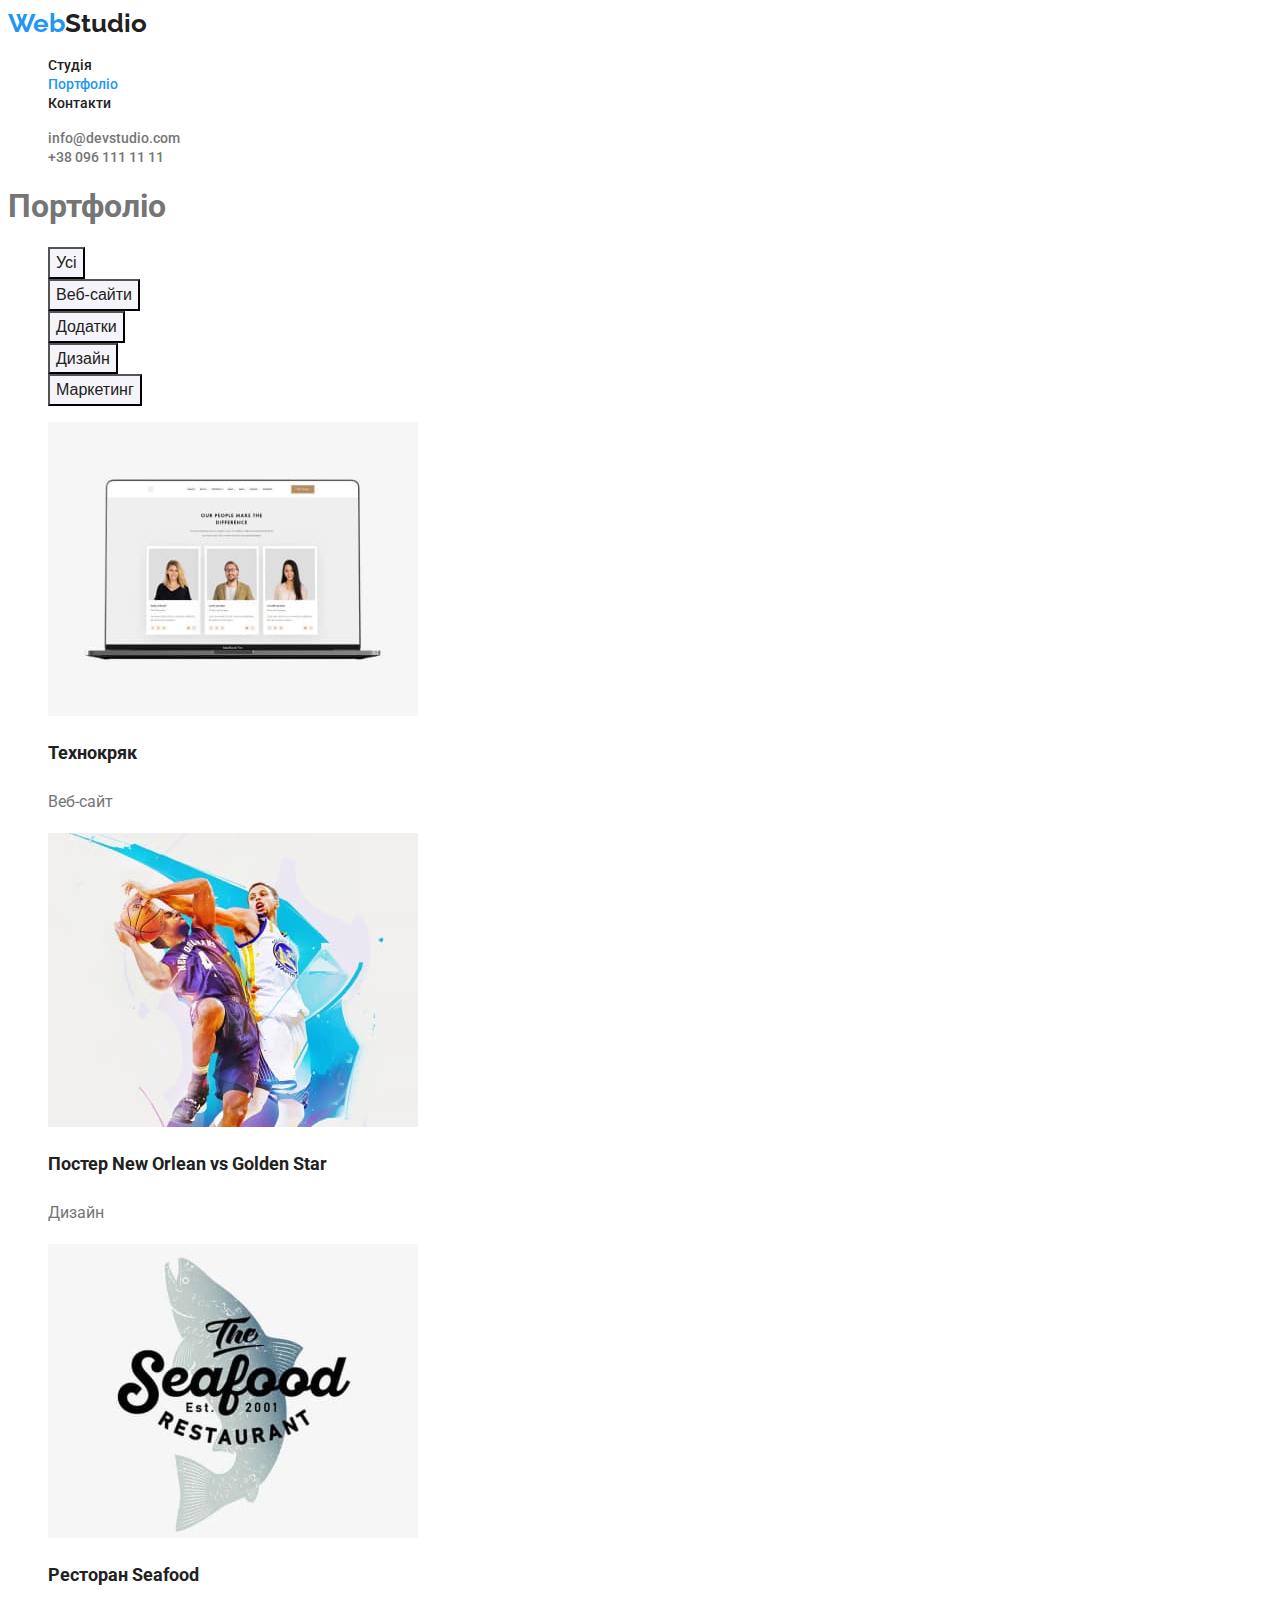
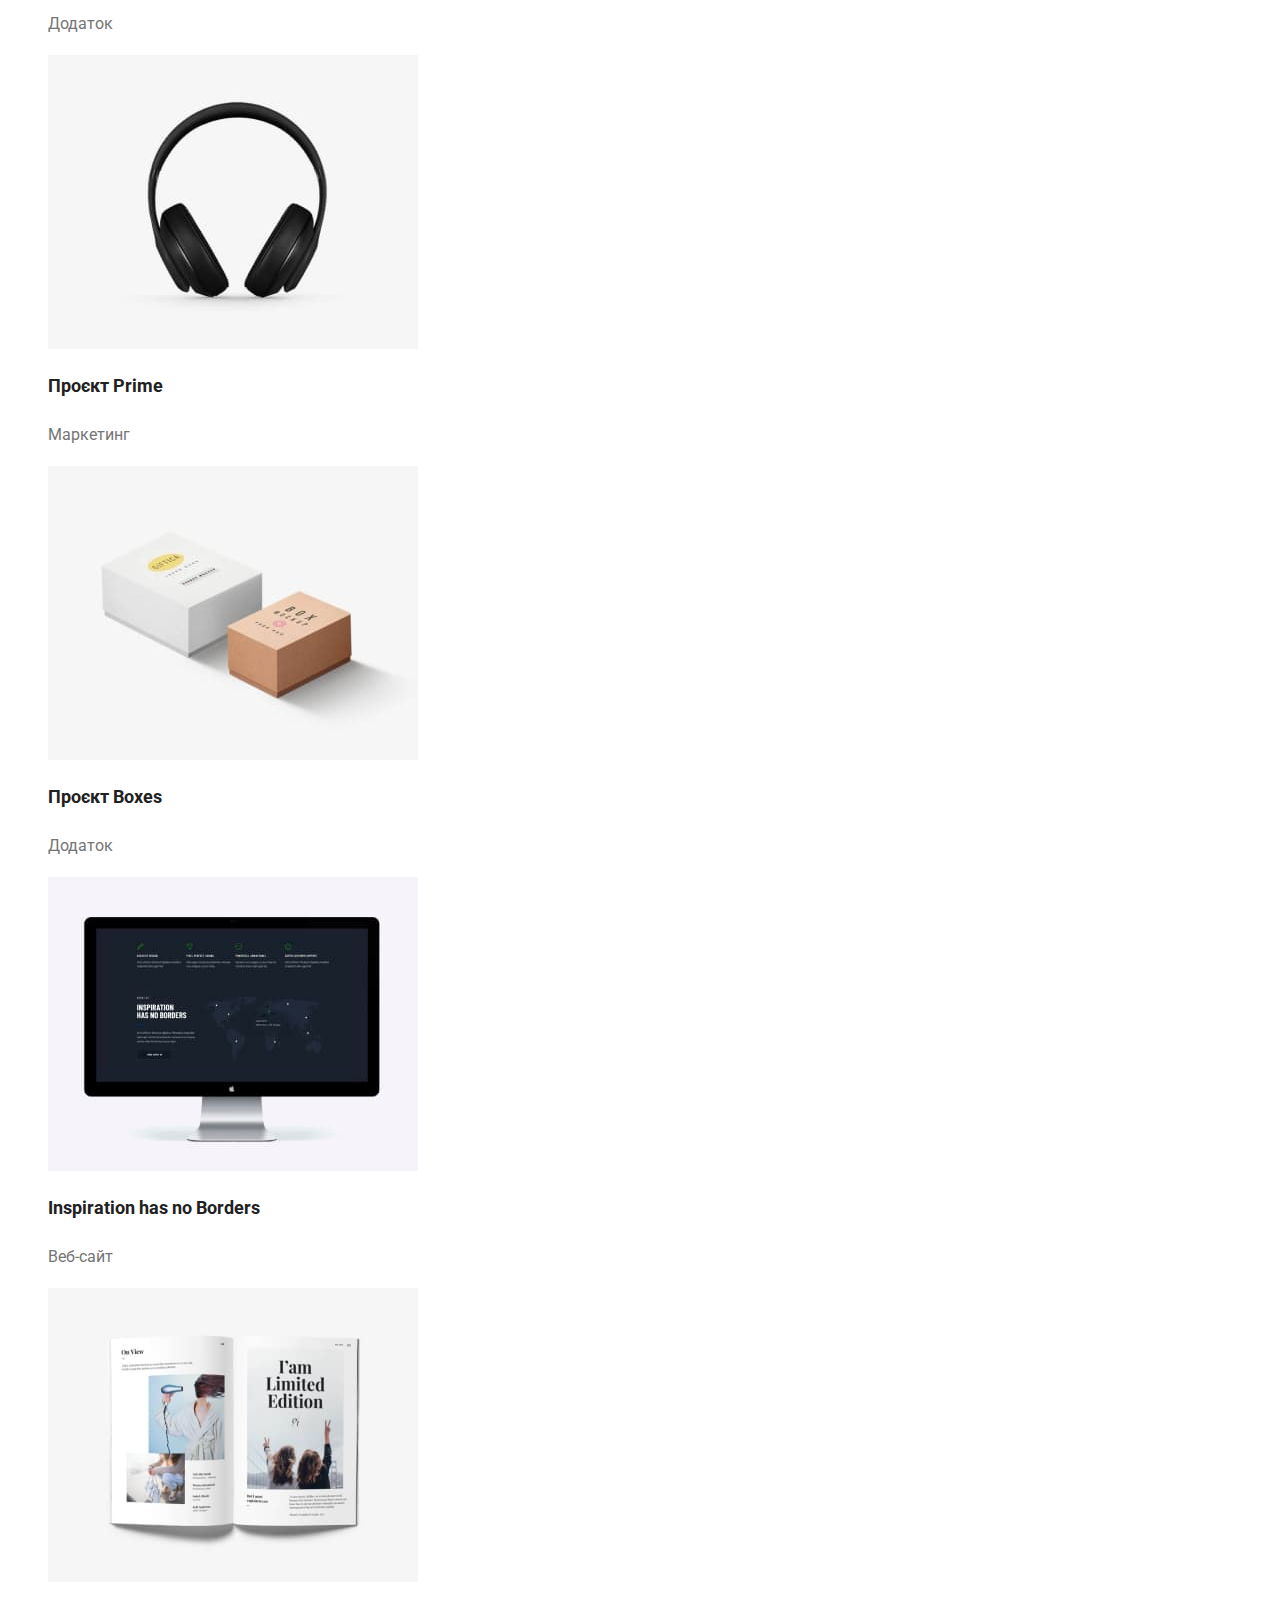
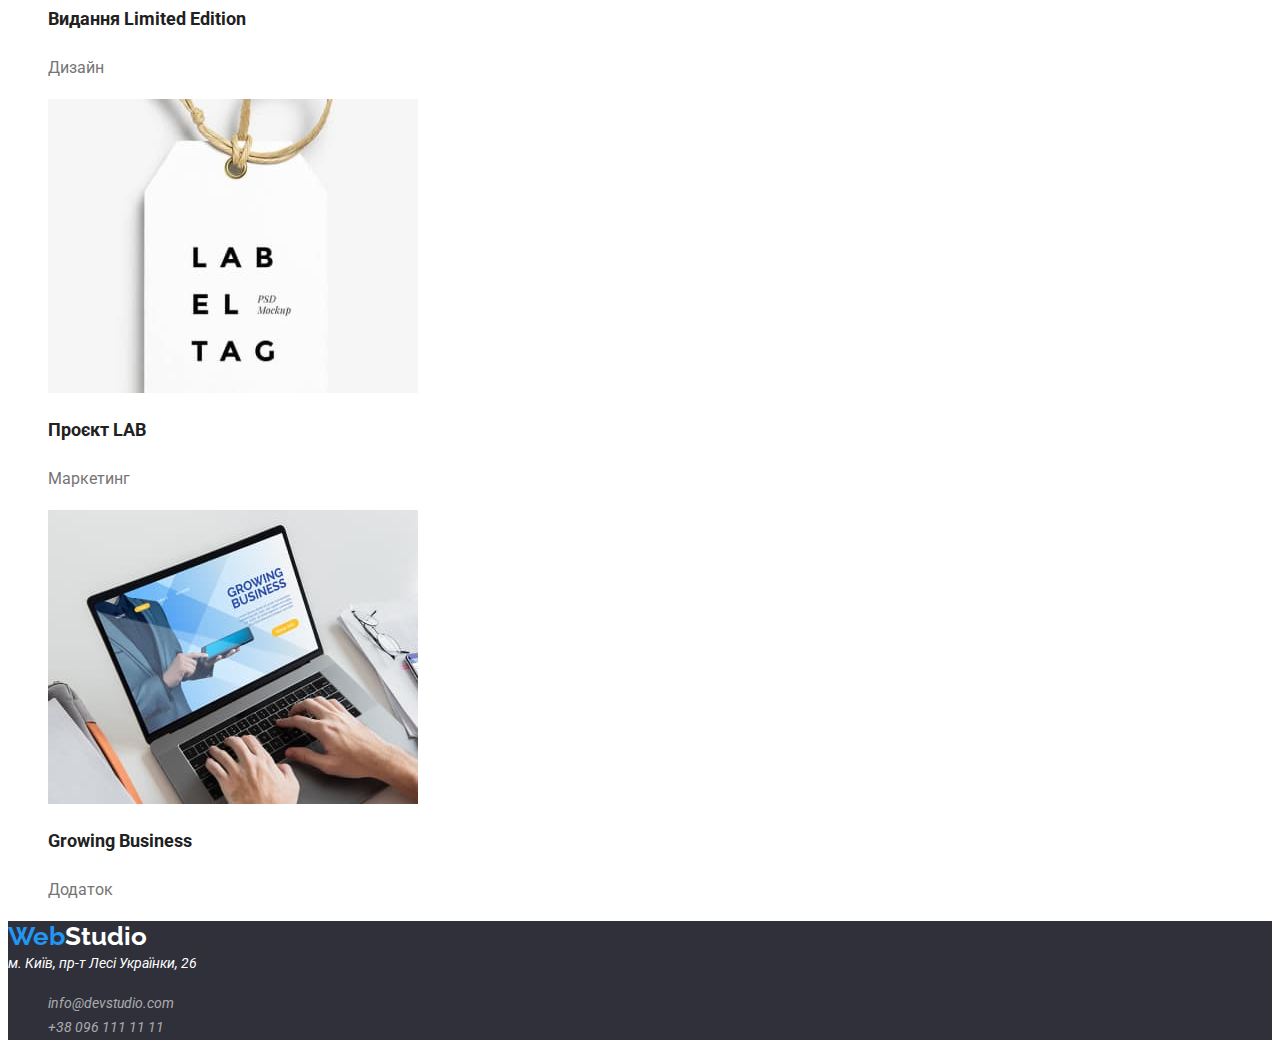
==== portfolio.html @ ceaa6d1b "Add files via upload" ====
<!DOCTYPE html>
<html lang="en">
  <head>
    <meta charset="UTF-8" />
    <meta http-equiv="X-UA-Compatible" content="IE=edge" />
    <meta name="viewport" content="width=device-width, initial-scale=1.0" />
    <link rel="preconnect" href="https://fonts.googleapis.com" />
    <link rel="preconnect" href="https://fonts.gstatic.com" crossorigin />
    <link
      href="https://fonts.googleapis.com/css2?family=Raleway:wght@700&family=Roboto:wght@400;500;700;900&display=swap"
      rel="stylesheet"
    />
    <link rel="stylesheet" href="./css/style.css" />
    <title>Портфоліо</title>
  </head>
  <body>
    <!-- Шапка -->
    <header>
      <a href="./index.html" class="logo"><span class="acent-logo">Web</span>Studio</a>
      <nav class="nav">
        <ul class="nav-list">
          <li><a href="./index.html" class="nav-item">Студія</a></li>
          <li><a href="./portfolio.html" class="nav-item current">Портфоліо</a></li>
          <li><a href="" class="nav-item">Контакти</a></li>
        </ul>
        <ul class="contact-header">
          <li>
            <a href="mailto:info@devstudio.com" class="contact-item">info@devstudio.com</a>
          </li>
          <li><a href="tel:+380961111111" class="contact-item">+38 096 111 11 11</a></li>
        </ul>
      </nav>
    </header>
    <main>
      <section class="portfolio">
        <h1>Портфоліо</h1>
        <ul class="filters-list">
          <li><button type="button" class="filters-button">Усі</button></li>
          <li><button type="button" class="filters-button">Веб-сайти</button></li>
          <li><button type="button" class="filters-button">Додатки</button></li>
          <li><button type="button" class="filters-button">Дизайн</button></li>
          <li><button type="button" class="filters-button">Маркетинг</button></li>
        </ul>
        <ul class="project-list">
          <li>
            <img src="./img/img(19).jpg" alt="" width="370" />
            <h2 class="project-title">Технокряк</h2>
            <p class="project-item">Веб-сайт</p>
          </li>
          <li>
            <img src="./img/img(20).jpg" alt="" width="370" />
            <h2 class="project-title">Постер New Orlean vs Golden Star</h2>
            <p class="project-item">Дизайн</p>
          </li>
          <li>
            <img src="./img/img(21).jpg" alt="" width="370" />
            <h2 class="project-title">Ресторан Seafood</h2>
            <p class="project-item">Додаток</p>
          </li>
          <li>
            <img src="./img/img(22).jpg" alt="" width="370" />
            <h2 class="project-title">Проєкт Prime</h2>
            <p class="project-item">Маркетинг</p>
          </li>
          <li>
            <img src="./img/img(23).jpg" alt="" width="370" />
            <h2 class="project-title">Проєкт Boxes</h2>
            <p class="project-item">Додаток</p>
          </li>
          <li>
            <img src="./img/img(24).jpg" alt="" width="370" />
            <h2 class="project-title">Inspiration has no Borders</h2>
            <p class="project-item">Веб-сайт</p>
          </li>
          <li>
            <img src="./img/img(25).jpg" alt="" width="370" />
            <h2 class="project-title">Видання Limited Edition</h2>
            <p class="project-item">Дизайн</p>
          </li>
          <li>
            <img src="./img/img(27).jpg" alt="" width="370" />
            <h2 class="project-title">Проєкт LAB</h2>
            <p class="project-item">Маркетинг</p>
          </li>
          <li>
            <img src="./img/noyt_2(26).jpg" alt="" width="370" />
            <h2 class="project-title">Growing Business</h2>
            <p class="project-item">Додаток</p>
          </li>
        </ul>
      </section>
    </main>
    <!-- Футер -->
    <footer class="footer">
      <a href="./index.html" class="logo-footer"><span class="acent-logo">Web</span>Studio</a>
      <address>
        <a href="https://goo.gl/maps/QF5fhuzCTv2GjGkb8" target="blank" class="address"
          >м. Київ, пр-т Лесі Українки, 26</a
        >
        <ul class="contact-footer">
          <li><a href="mailto:info@devstudio.com" class="contact-item">info@devstudio.com</a></li>
          <li><a href="tel:+380961111111" class="contact-item">+38 096 111 11 11</a></li>
        </ul>
      </address>
    </footer>
  </body>
</html>
---- css/style.css ----
:root {
  --p-color: #757575;
  --title-color: #212121;
  --bcg-footer-color: #2f303a;
  --link-color: #2196f3;
  --white-color: #ffffff;
  --contact-header-color: #757575;
  --contact-footer-color: rgba(255, 255, 255, 0.6);
  --bcg-portfolio-btn-color: #f5f4fa;
}

body {
  font-family: 'Roboto', sans-serif;
  color: var(--p-color);
}

/* Шапка */

.logo {
  font-family: 'Raleway';
  font-weight: 700;
  font-size: 26px;
  line-height: 1.19;
  color: var(--title-color);
  text-decoration: none;
}

.acent-logo {
  color: var(--link-color);
}

.nav-list {
  list-style: none;
}

.nav-item.current {
  color: var(--link-color);
}

.nav-item {
  font-weight: 500;
  font-size: 14px;
  line-height: 1.14;
  color: var(--title-color);
  text-decoration: none;
}

.nav-item:hover,
.nav-item:focus {
  color: var(--link-color);
}

.contact-header {
  list-style: none;
}

.contact-header .contact-item {
  font-weight: 500;
  font-size: 14px;
  line-height: 1.14;
  color: var(--contact-header-color);
  text-decoration: none;
}

.contact-item:hover,
.contact-item:focus {
  color: var(--link-color);
}

/* Серце */

.heart {
  background-color: var(--bcg-footer-color);
}

.heart-title {
  font-weight: 900;
  font-size: 44px;
  line-height: 1.36;
  text-transform: uppercase;
  color: var(--white-color);
}

.heart-button {
  font-weight: 700;
  font-size: 16px;
  line-height: 1.88;
  color: var(--white-color);
  background-color: var(--link-color);
  cursor: pointer;
}

/* Особливості */

.peculiarities-list {
  list-style: none;
}

.peculiarities-title {
  font-weight: 700;
  font-size: 14px;
  line-height: 1.14;
  text-transform: uppercase;
  color: var(--title-color);
}

.peculiarities-item {
  font-size: 14px;
  line-height: 1.71;
}

/* Чим ми займаємося */

.work-title {
  font-weight: 700;
  font-size: 36px;
  line-height: 1.16;
  text-align: center;
  color: var(--title-color);
}

.work-list {
  list-style: none;
}

/* Наша команда */

.team-title {
  font-weight: 700;
  font-size: 36px;
  line-height: 1.16;
  text-align: center;
  color: var(--title-color);
}

.team-list {
  list-style: none;
}

.team-list-title {
  font-weight: 500;
  font-size: 16px;
  line-height: 1.18;
  color: var(--title-color);
}

.team-list-item {
  font-size: 16px;
  line-height: 1.18;
}

/* Футер */

.footer {
  background-color: var(--bcg-footer-color);
}

.logo-footer {
  font-family: 'Raleway';
  font-style: normal;
  font-weight: 700;
  font-size: 26px;
  line-height: 1.19;
  color: var(--white-color);
  text-decoration: none;
}

.address {
  font-size: 14px;
  line-height: 1.71;
  color: var(--white-color);
  text-decoration: none;
}

.address:hover,
.address:focus {
  color: var(--link-color);
}

.contact-footer {
  list-style: none;
}

.contact-footer .contact-item {
  font-size: 14px;
  line-height: 1.71;
  color: var(--contact-footer-color);
  text-decoration: none;
}

.contact-item:hover,
.contact-item:focus {
  color: var(--link-color);
}

/* Портфоліо */

.filters-list {
  list-style: none;
}

.filters-button {
  font-weight: 500;
  font-size: 16px;
  line-height: 1.62;
  color: var(--title-color);
  background-color: var(--bcg-portfolio-btn-color);
  cursor: pointer;
}

.filters-button:hover,
.filters-button:focus {
  color: var(--white-color);
  background-color: var(--link-color);
}

.project-list {
  list-style: none;
}

.project-title {
  font-weight: 700;
  font-size: 18px;
  line-height: 2;
  color: var(--title-color);
}

.project-item {
  font-size: 16px;
  line-height: 1.88;
}
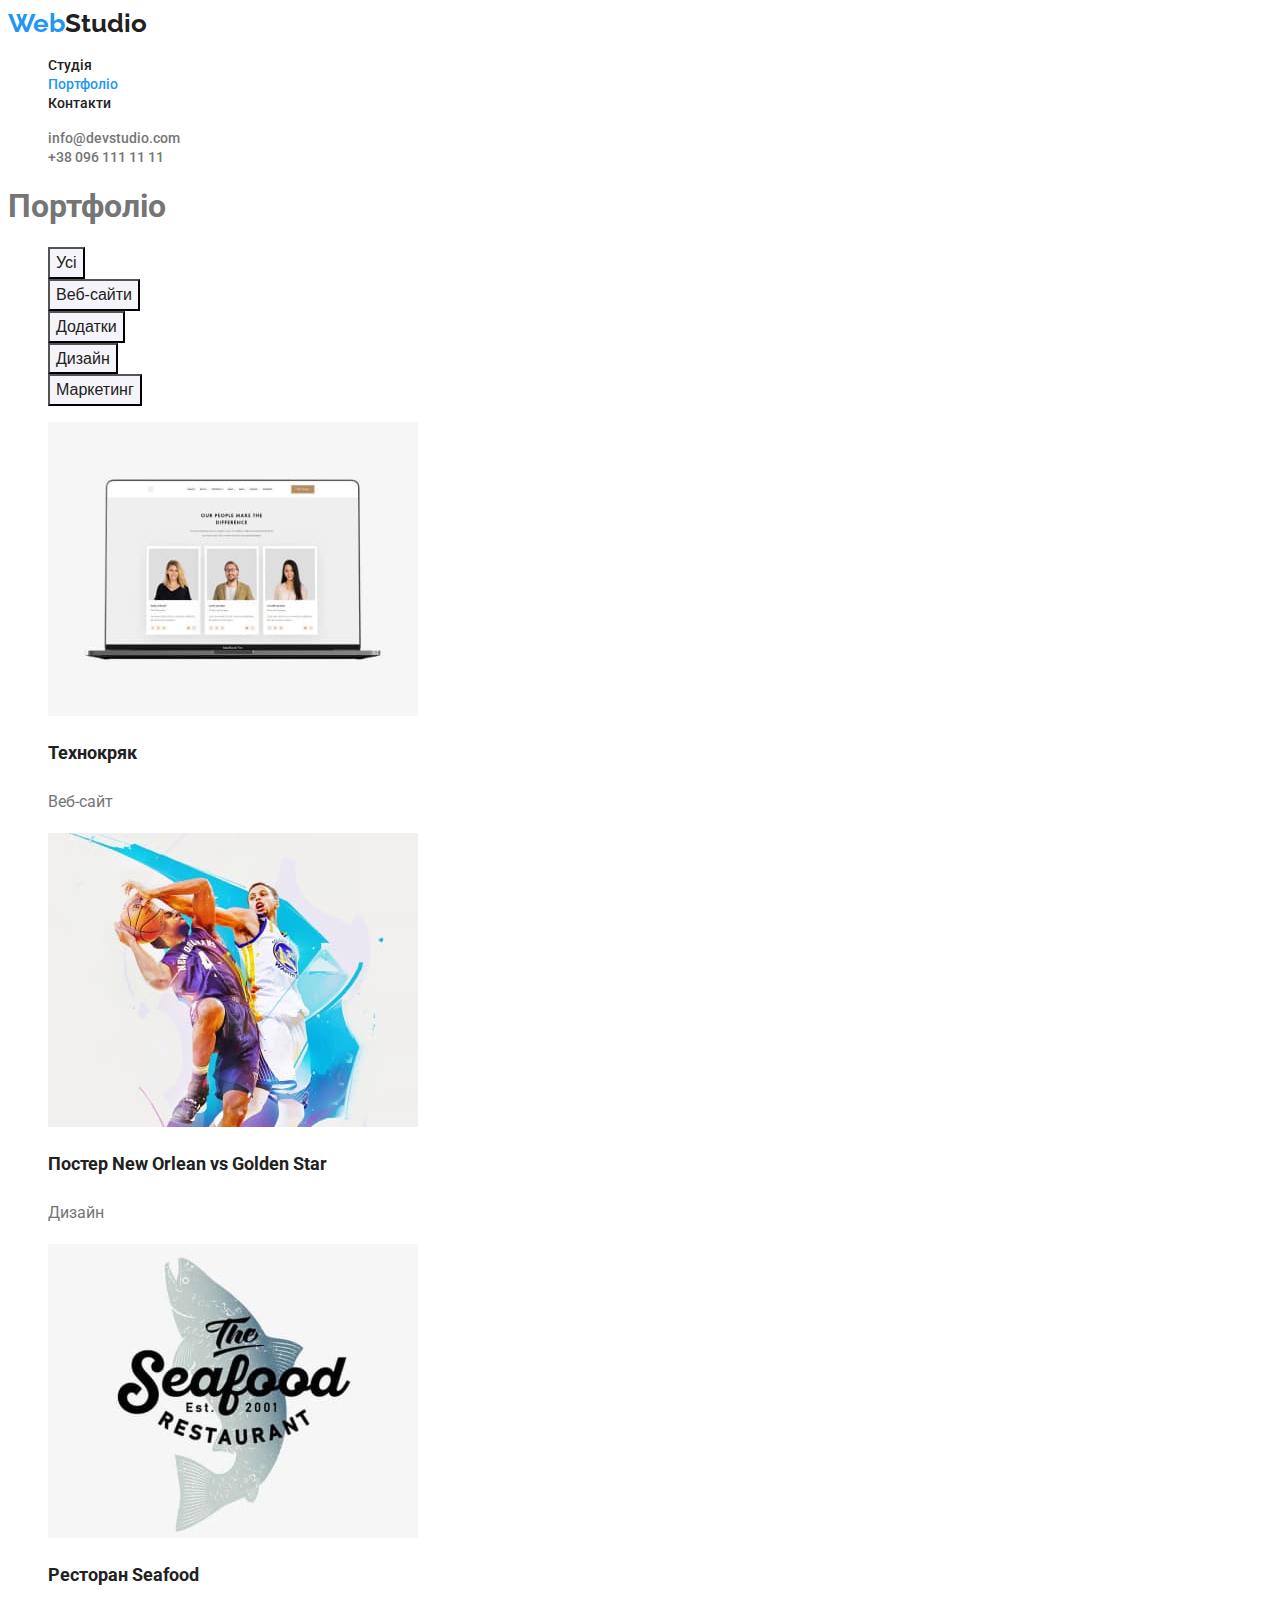
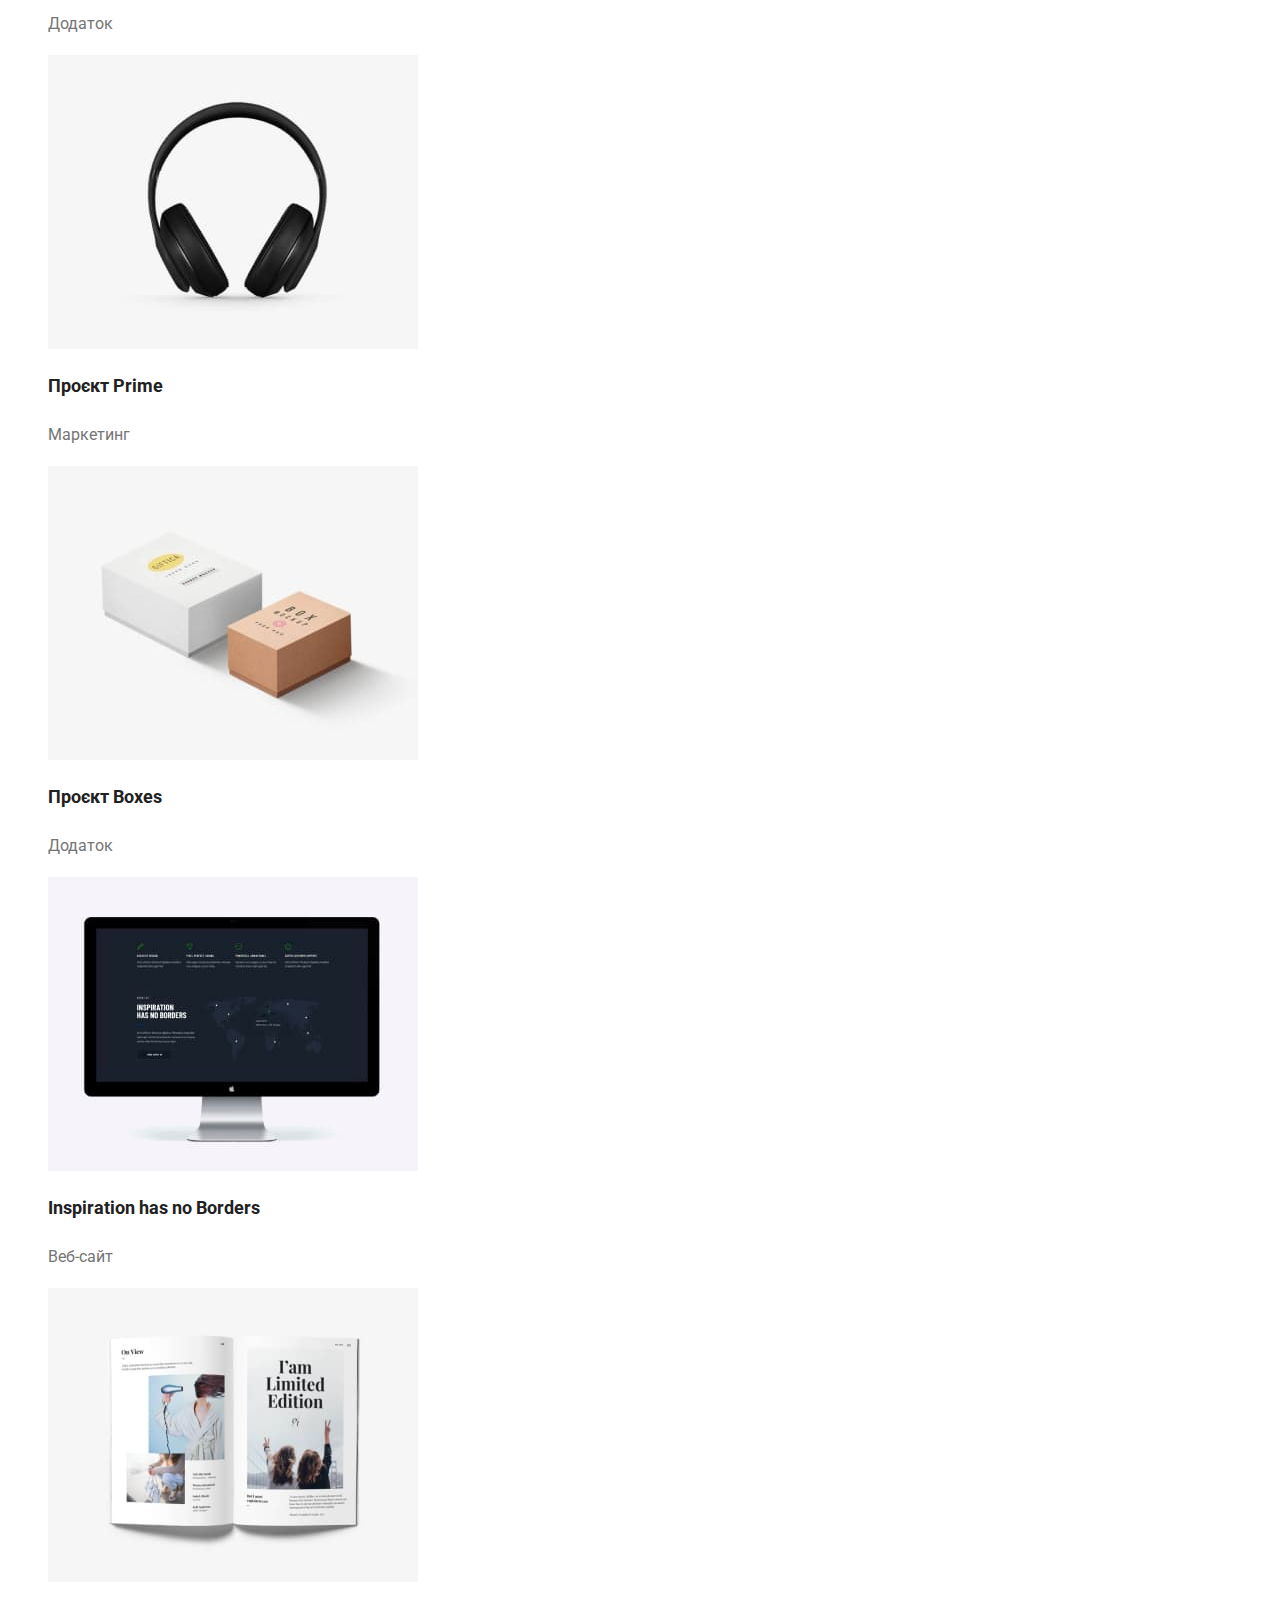
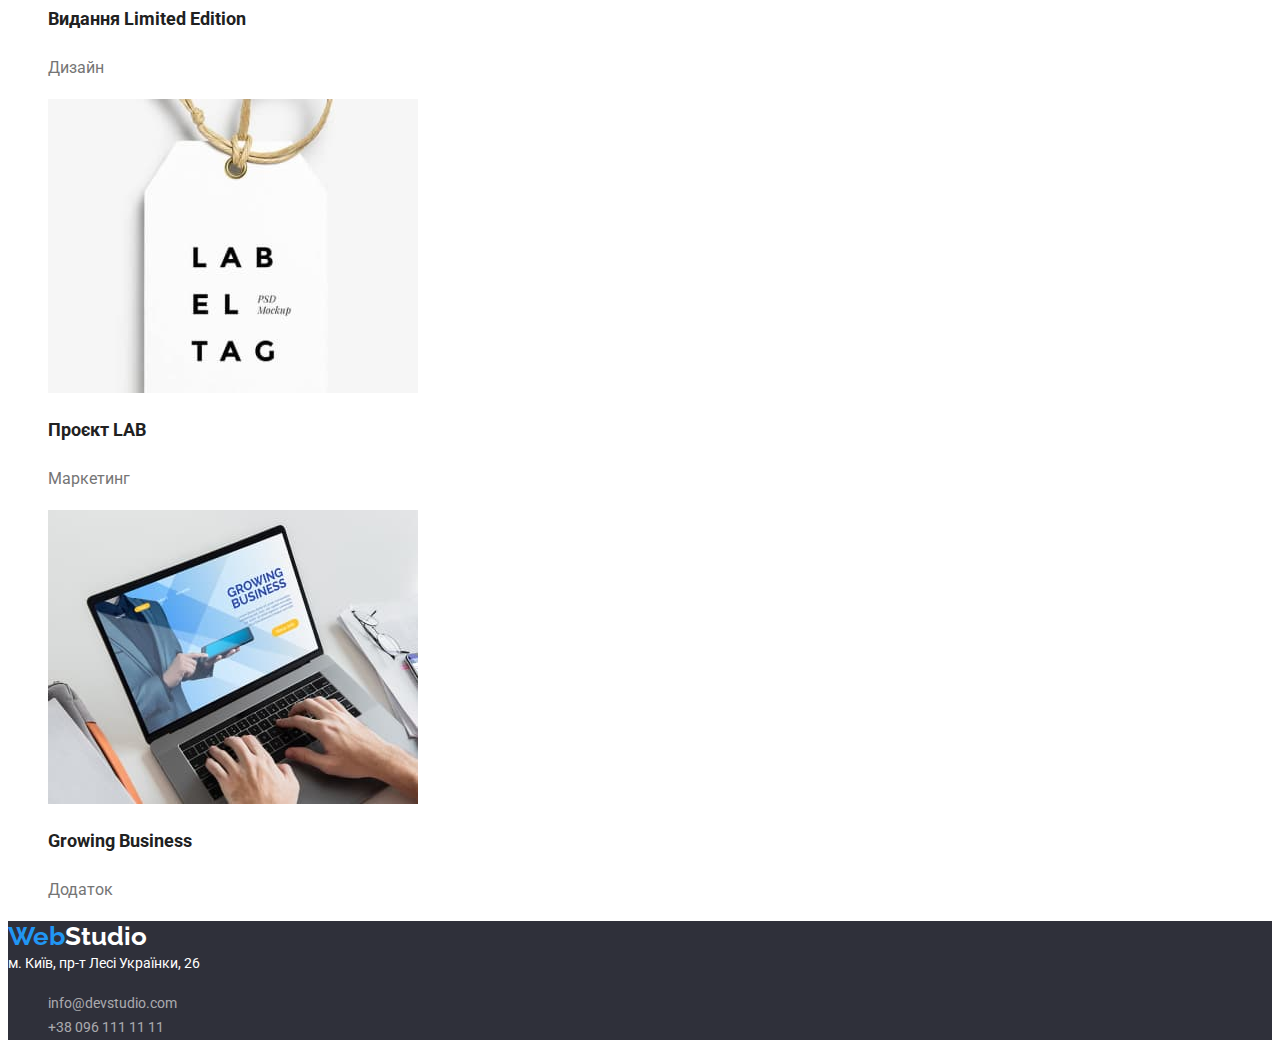
==== commit d7c8c16c: "Исправляет курсив тега адрес" ====
--- a/portfolio.html
+++ b/portfolio.html
@@ -16,18 +16,28 @@
   <body>
     <!-- Шапка -->
     <header>
-      <a href="./index.html" class="logo"><span class="acent-logo">Web</span>Studio</a>
+      <a href="./index.html" class="logo"
+        ><span class="acent-logo">Web</span>Studio</a
+      >
       <nav class="nav">
         <ul class="nav-list">
           <li><a href="./index.html" class="nav-item">Студія</a></li>
-          <li><a href="./portfolio.html" class="nav-item current">Портфоліо</a></li>
+          <li>
+            <a href="./portfolio.html" class="nav-item current">Портфоліо</a>
+          </li>
           <li><a href="" class="nav-item">Контакти</a></li>
         </ul>
         <ul class="contact-header">
           <li>
-            <a href="mailto:info@devstudio.com" class="contact-item">info@devstudio.com</a>
+            <a href="mailto:info@devstudio.com" class="contact-item"
+              >info@devstudio.com</a
+            >
           </li>
-          <li><a href="tel:+380961111111" class="contact-item">+38 096 111 11 11</a></li>
+          <li>
+            <a href="tel:+380961111111" class="contact-item"
+              >+38 096 111 11 11</a
+            >
+          </li>
         </ul>
       </nav>
     </header>
@@ -36,10 +46,14 @@
         <h1>Портфоліо</h1>
         <ul class="filters-list">
           <li><button type="button" class="filters-button">Усі</button></li>
-          <li><button type="button" class="filters-button">Веб-сайти</button></li>
+          <li>
+            <button type="button" class="filters-button">Веб-сайти</button>
+          </li>
           <li><button type="button" class="filters-button">Додатки</button></li>
           <li><button type="button" class="filters-button">Дизайн</button></li>
-          <li><button type="button" class="filters-button">Маркетинг</button></li>
+          <li>
+            <button type="button" class="filters-button">Маркетинг</button>
+          </li>
         </ul>
         <ul class="project-list">
           <li>
@@ -92,14 +106,28 @@
     </main>
     <!-- Футер -->
     <footer class="footer">
-      <a href="./index.html" class="logo-footer"><span class="acent-logo">Web</span>Studio</a>
-      <address>
-        <a href="https://goo.gl/maps/QF5fhuzCTv2GjGkb8" target="blank" class="address"
+      <a href="./index.html" class="logo-footer"
+        ><span class="acent-logo">Web</span>Studio</a
+      >
+      <address class="address">
+        <a
+          href="https://goo.gl/maps/QF5fhuzCTv2GjGkb8"
+          target="blank"
+          rel="noopener noreferrer"
+          class="location"
           >м. Київ, пр-т Лесі Українки, 26</a
         >
         <ul class="contact-footer">
-          <li><a href="mailto:info@devstudio.com" class="contact-item">info@devstudio.com</a></li>
-          <li><a href="tel:+380961111111" class="contact-item">+38 096 111 11 11</a></li>
+          <li>
+            <a href="mailto:info@devstudio.com" class="contact-item"
+              >info@devstudio.com</a
+            >
+          </li>
+          <li>
+            <a href="tel:+380961111111" class="contact-item"
+              >+38 096 111 11 11</a
+            >
+          </li>
         </ul>
       </address>
     </footer>
--- a/css/style.css
+++ b/css/style.css
@@ -10,14 +10,14 @@
 }
 
 body {
-  font-family: 'Roboto', sans-serif;
+  font-family: "Roboto", sans-serif;
   color: var(--p-color);
 }
 
 /* Шапка */
 
 .logo {
-  font-family: 'Raleway';
+  font-family: "Raleway";
   font-weight: 700;
   font-size: 26px;
   line-height: 1.19;
@@ -155,8 +155,12 @@
   background-color: var(--bcg-footer-color);
 }
 
+.address {
+  font-style: normal;
+}
+
 .logo-footer {
-  font-family: 'Raleway';
+  font-family: "Raleway";
   font-style: normal;
   font-weight: 700;
   font-size: 26px;
@@ -165,15 +169,15 @@
   text-decoration: none;
 }
 
-.address {
+.location {
   font-size: 14px;
   line-height: 1.71;
   color: var(--white-color);
   text-decoration: none;
 }
 
-.address:hover,
-.address:focus {
+.location:hover,
+.location:focus {
   color: var(--link-color);
 }
 
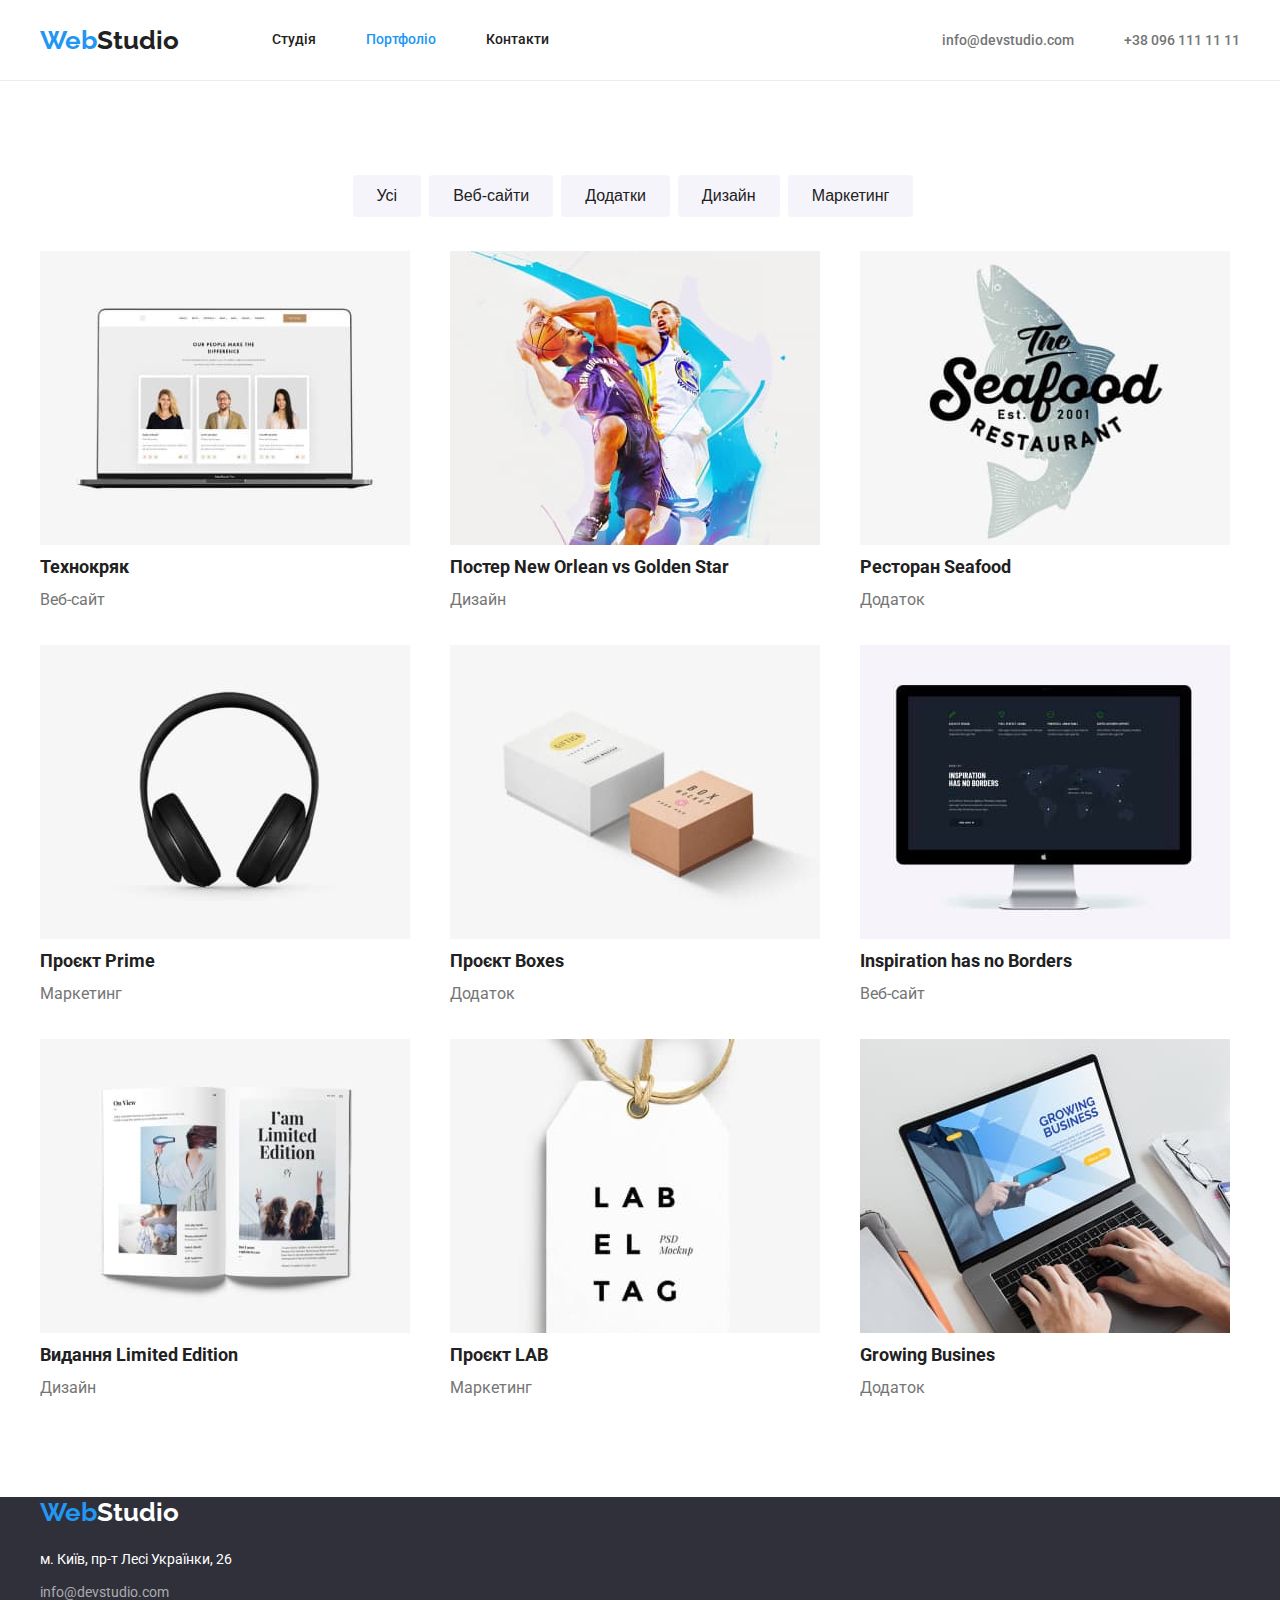
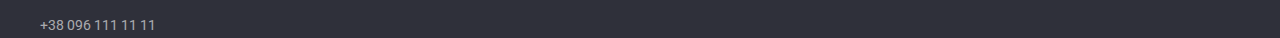
==== commit 6ed21254: "Делает дз модуль_3" ====
--- a/portfolio.html
+++ b/portfolio.html
@@ -10,126 +10,170 @@
       href="https://fonts.googleapis.com/css2?family=Raleway:wght@700&family=Roboto:wght@400;500;700;900&display=swap"
       rel="stylesheet"
     />
+    <link
+      rel="stylesheet"
+      href="https://cdnjs.cloudflare.com/ajax/libs/modern-normalize/1.1.0/modern-normalize.min.css"
+      integrity="sha512-wpPYUAdjBVSE4KJnH1VR1HeZfpl1ub8YT/NKx4PuQ5NmX2tKuGu6U/JRp5y+Y8XG2tV+wKQpNHVUX03MfMFn9Q=="
+      crossorigin="anonymous"
+      referrerpolicy="no-referrer"
+    />
     <link rel="stylesheet" href="./css/style.css" />
     <title>Портфоліо</title>
   </head>
   <body>
-    <!-- Шапка -->
-    <header>
-      <a href="./index.html" class="logo"
-        ><span class="acent-logo">Web</span>Studio</a
-      >
-      <nav class="nav">
-        <ul class="nav-list">
-          <li><a href="./index.html" class="nav-item">Студія</a></li>
-          <li>
-            <a href="./portfolio.html" class="nav-item current">Портфоліо</a>
-          </li>
-          <li><a href="" class="nav-item">Контакти</a></li>
-        </ul>
-        <ul class="contact-header">
-          <li>
-            <a href="mailto:info@devstudio.com" class="contact-item"
-              >info@devstudio.com</a
-            >
-          </li>
-          <li>
-            <a href="tel:+380961111111" class="contact-item"
-              >+38 096 111 11 11</a
-            >
-          </li>
-        </ul>
-      </nav>
+    <!-- ШАПКА -->
+
+    <header class="header">
+      <div class="container">
+        <a href="./index.html" class="logo"
+          ><span class="acent">Web</span>Studio</a
+        >
+        <nav class="nav container">
+          <ul class="nav-list">
+            <li class="item">
+              <a href="./index.html" class="link">Студія</a>
+            </li>
+            <li class="item">
+              <a href="./portfolio.html" class="link current">Портфоліо</a>
+            </li>
+            <li class="item"><a href=" " class="link">Контакти</a></li>
+          </ul>
+          <ul class="contact-list">
+            <li class="item">
+              <a href="mailto:info@devstudio.com" class="link"
+                >info@devstudio.com</a
+              >
+            </li>
+            <li class="item">
+              <a href="tel:+380961111111" class="link">+38 096 111 11 11</a>
+            </li>
+          </ul>
+        </nav>
+      </div>
     </header>
     <main>
-      <section class="portfolio">
-        <h1>Портфоліо</h1>
-        <ul class="filters-list">
-          <li><button type="button" class="filters-button">Усі</button></li>
-          <li>
-            <button type="button" class="filters-button">Веб-сайти</button>
-          </li>
-          <li><button type="button" class="filters-button">Додатки</button></li>
-          <li><button type="button" class="filters-button">Дизайн</button></li>
-          <li>
-            <button type="button" class="filters-button">Маркетинг</button>
-          </li>
-        </ul>
-        <ul class="project-list">
-          <li>
-            <img src="./img/img(19).jpg" alt="" width="370" />
-            <h2 class="project-title">Технокряк</h2>
-            <p class="project-item">Веб-сайт</p>
-          </li>
-          <li>
-            <img src="./img/img(20).jpg" alt="" width="370" />
-            <h2 class="project-title">Постер New Orlean vs Golden Star</h2>
-            <p class="project-item">Дизайн</p>
-          </li>
-          <li>
-            <img src="./img/img(21).jpg" alt="" width="370" />
-            <h2 class="project-title">Ресторан Seafood</h2>
-            <p class="project-item">Додаток</p>
-          </li>
-          <li>
-            <img src="./img/img(22).jpg" alt="" width="370" />
-            <h2 class="project-title">Проєкт Prime</h2>
-            <p class="project-item">Маркетинг</p>
-          </li>
-          <li>
-            <img src="./img/img(23).jpg" alt="" width="370" />
-            <h2 class="project-title">Проєкт Boxes</h2>
-            <p class="project-item">Додаток</p>
-          </li>
-          <li>
-            <img src="./img/img(24).jpg" alt="" width="370" />
-            <h2 class="project-title">Inspiration has no Borders</h2>
-            <p class="project-item">Веб-сайт</p>
-          </li>
-          <li>
-            <img src="./img/img(25).jpg" alt="" width="370" />
-            <h2 class="project-title">Видання Limited Edition</h2>
-            <p class="project-item">Дизайн</p>
-          </li>
-          <li>
-            <img src="./img/img(27).jpg" alt="" width="370" />
-            <h2 class="project-title">Проєкт LAB</h2>
-            <p class="project-item">Маркетинг</p>
-          </li>
-          <li>
-            <img src="./img/noyt_2(26).jpg" alt="" width="370" />
-            <h2 class="project-title">Growing Business</h2>
-            <p class="project-item">Додаток</p>
-          </li>
-        </ul>
+      <!-- ПОРТФОЛІО -->
+
+      <section class="portfolio section">
+        <div class="container">
+          <h1 class="potfolio-title">ПОРТФОЛІО</h1>
+          <div class="filters-container">
+            <ul class="filters-list">
+              <li class="item">
+                <button type="button" class="btn">Усі</button>
+              </li>
+              <li class="item">
+                <button type="button" class="btn">Веб-сайти</button>
+              </li>
+              <li class="item">
+                <button type="button" class="btn">Додатки</button>
+              </li>
+              <li class="item">
+                <button type="button" class="btn">Дизайн</button>
+              </li>
+              <li class="item">
+                <button type="button" class="btn">Маркетинг</button>
+              </li>
+            </ul>
+          </div>
+          <ul class="portfolio-list">
+            <li class="item">
+              <img src="./img/portfolio1.jpg" alt="Технокряк" width="370" />
+              <h2 class="title">Технокряк</h2>
+              <p class="paragrahp">Веб-сайт</p>
+            </li>
+            <li class="item">
+              <img
+                src="./img/portfolio2.jpg"
+                alt="Постер New Orlean vs Golden Star"
+                width="370"
+              />
+              <h2 class="title">Постер New Orlean vs Golden Star</h2>
+              <p class="paragrahp">Дизайн</p>
+            </li>
+            <li class="item">
+              <img
+                src="./img/portfolio3.jpg"
+                alt="Ресторан Seafood"
+                width="370"
+              />
+              <h2 class="title">Ресторан Seafood</h2>
+              <p class="paragrahp">Додаток</p>
+            </li>
+            <li class="item">
+              <img src="./img/portfolio4.jpg" alt="Проєкт Prime" width="370" />
+              <h2 class="title">Проєкт Prime</h2>
+              <p class="paragrahp">Маркетинг</p>
+            </li>
+            <li class="item">
+              <img src="./img/portfolio5.jpg" alt="Проєкт Boxes" width="370" />
+              <h2 class="title">Проєкт Boxes</h2>
+              <p class="paragrahp">Додаток</p>
+            </li>
+            <li class="item">
+              <img
+                src="./img/portfolio6.jpg"
+                alt="Inspiration has no Borders"
+                width="370"
+              />
+              <h2 class="title">Inspiration has no Borders</h2>
+              <p class="paragrahp">Веб-сайт</p>
+            </li>
+            <li class="item">
+              <img
+                src="./img/portfolio7.jpg"
+                alt="Видання Limited Edition"
+                width="370"
+              />
+              <h2 class="title">Видання Limited Edition</h2>
+              <p class="paragrahp">Дизайн</p>
+            </li>
+            <li class="item">
+              <img src="./img/portfolio8.jpg" alt="Проєкт LAB" width="370" />
+              <h2 class="title">Проєкт LAB</h2>
+              <p class="paragrahp">Маркетинг</p>
+            </li>
+            <li class="item">
+              <img
+                src="./img/portfolio9.jpg"
+                alt="Growing Busines"
+                width="370"
+              />
+              <h2 class="title">Growing Busines</h2>
+              <p class="paragrahp">Додаток</p>
+            </li>
+          </ul>
+        </div>
       </section>
     </main>
-    <!-- Футер -->
+
+    <!-- ФУТЕР -->
+
     <footer class="footer">
-      <a href="./index.html" class="logo-footer"
-        ><span class="acent-logo">Web</span>Studio</a
-      >
-      <address class="address">
-        <a
-          href="https://goo.gl/maps/QF5fhuzCTv2GjGkb8"
-          target="blank"
-          rel="noopener noreferrer"
-          class="location"
-          >м. Київ, пр-т Лесі Українки, 26</a
+      <div class="container">
+        <a href="./index.html" class="logo"
+          ><span class="acent">Web</span>Studio</a
         >
-        <ul class="contact-footer">
-          <li>
-            <a href="mailto:info@devstudio.com" class="contact-item"
-              >info@devstudio.com</a
-            >
-          </li>
-          <li>
-            <a href="tel:+380961111111" class="contact-item"
-              >+38 096 111 11 11</a
-            >
-          </li>
-        </ul>
-      </address>
+        <address class="address">
+          <a
+            href="https://goo.gl/maps/QF5fhuzCTv2GjGkb8"
+            target="_blank"
+            rel="noopener noreferrer"
+            class="location"
+            >м. Київ, пр-т Лесі Українки, 26</a
+          >
+          <ul class="footer-list">
+            <li class="item">
+              <a href="mailto:info@devstudio.com" class="link"
+                >info@devstudio.com</a
+              >
+            </li>
+            <li class="item">
+              <a href="tel:+380961111111" class="link">+38 096 111 11 11</a>
+            </li>
+          </ul>
+        </address>
+      </div>
     </footer>
   </body>
 </html>
--- a/css/style.css
+++ b/css/style.css
@@ -10,13 +10,40 @@
 }
 
 body {
+  margin: 0;
   font-family: "Roboto", sans-serif;
   color: var(--p-color);
 }
 
-/* Шапка */
-
-.logo {
+.container {
+  width: 1200px;
+  padding-left: 15px;
+  padding-right: 15px;
+  margin-left: auto;
+  margin-right: auto;
+}
+
+.section {
+  padding-top: 94px;
+  padding-bottom: 94px;
+}
+
+/* ШАПКА */
+
+.header {
+  border-bottom: 1px solid #ececec;
+}
+
+.header .container {
+  display: flex;
+  align-items: center;
+}
+
+/* LOGO */
+.header .logo {
+  margin-right: 93px;
+
+  flex: none;
   font-family: "Raleway";
   font-weight: 700;
   font-size: 26px;
@@ -25,55 +52,98 @@
   text-decoration: none;
 }
 
-.acent-logo {
-  color: var(--link-color);
+.logo .acent {
+  color: var(--link-color);
+}
+
+/* NAV */
+
+.nav.container {
+  padding-right: 0;
+  padding-left: 0;
 }
 
 .nav-list {
-  list-style: none;
-}
-
-.nav-item.current {
-  color: var(--link-color);
-}
-
-.nav-item {
+  display: flex;
+  margin-top: 0;
+  margin-bottom: 0;
+  padding-left: 0;
+}
+
+.nav-list .item {
+  list-style: none;
+}
+
+.nav-list .item:not(:last-child) {
+  margin-right: 50px;
+}
+
+.nav-list .link.current {
+  color: var(--link-color);
+}
+
+.nav-list .link:hover,
+.nav-list .link:focus {
+  color: var(--link-color);
+}
+
+.nav-list .link {
+  display: block;
+  padding-top: 32px;
+  padding-bottom: 32px;
+
+  text-decoration: none;
   font-weight: 500;
   font-size: 14px;
   line-height: 1.14;
   color: var(--title-color);
-  text-decoration: none;
-}
-
-.nav-item:hover,
-.nav-item:focus {
-  color: var(--link-color);
-}
-
-.contact-header {
-  list-style: none;
-}
-
-.contact-header .contact-item {
+}
+
+/* CONTACTS */
+
+.contact-list {
+  display: flex;
+  margin-left: auto;
+  margin-top: 0;
+  margin-bottom: 0;
+  padding-left: 0;
+}
+
+.contact-list .item:not(:last-child) {
+  margin-right: 50px;
+}
+
+.contact-list .item {
+  list-style: none;
+}
+
+.contact-list .link:hover,
+.contact-list .link:focus {
+  color: var(--link-color);
+}
+
+.contact-list .link {
+  text-decoration: none;
   font-weight: 500;
   font-size: 14px;
   line-height: 1.14;
   color: var(--contact-header-color);
-  text-decoration: none;
-}
-
-.contact-item:hover,
-.contact-item:focus {
-  color: var(--link-color);
-}
-
-/* Серце */
-
-.heart {
+}
+
+/* ЗАМОВИТИ ПОСЛУГУ */
+.order {
   background-color: var(--bcg-footer-color);
 }
 
-.heart-title {
+.order .container {
+  align-items: center;
+  text-align: center;
+}
+
+.order-title {
+  margin-top: 0;
+  margin-bottom: 30px;
+
   font-weight: 900;
   font-size: 44px;
   line-height: 1.36;
@@ -81,22 +151,56 @@
   color: var(--white-color);
 }
 
-.heart-button {
+.order .btn {
+  padding-top: 10px;
+  padding-right: 32px;
+  padding-bottom: 10px;
+  padding-left: 32px;
+
   font-weight: 700;
   font-size: 16px;
   line-height: 1.88;
+  background-color: var(--link-color);
   color: var(--white-color);
-  background-color: var(--link-color);
+  box-shadow: 0px 4px 4px rgba(0, 0, 0, 0.15);
+  border-radius: 4px;
+  border-color: transparent;
   cursor: pointer;
 }
 
-/* Особливості */
-
-.peculiarities-list {
-  list-style: none;
-}
-
-.peculiarities-title {
+/* ОСОБЛИВОСТІ */
+
+.none {
+  display: none;
+}
+
+.quality .container {
+  /* margin-bottom: 94px; */
+}
+
+.quality-list {
+  display: flex;
+  flex-wrap: wrap;
+  margin-top: 0;
+  margin-bottom: 0;
+  padding-left: 0;
+
+  list-style: none;
+}
+
+.quality-list .item {
+  width: calc((100% - 90px) / 4);
+  margin-right: 30px;
+}
+
+.quality-list .item:nth-child(4n) {
+  margin-right: 0;
+}
+
+.quality .title {
+  margin-top: 0;
+  margin-bottom: 10px;
+
   font-weight: 700;
   font-size: 14px;
   line-height: 1.14;
@@ -104,14 +208,24 @@
   color: var(--title-color);
 }
 
-.peculiarities-item {
+.quality-list .paragraph {
+  margin-top: 0;
+  margin-bottom: 0;
+
   font-size: 14px;
   line-height: 1.71;
 }
 
-/* Чим ми займаємося */
+/* ЧИМ МИ ЗАЙМАЄМОСЯ */
+
+.work .container {
+  /* margin-bottom: 94px; */
+}
 
 .work-title {
+  margin-top: 0;
+  margin-bottom: 50px;
+
   font-weight: 700;
   font-size: 36px;
   line-height: 1.16;
@@ -120,12 +234,33 @@
 }
 
 .work-list {
-  list-style: none;
-}
-
-/* Наша команда */
+  display: flex;
+  /* flex-wrap: wrap; */
+  margin-top: 0;
+  margin-bottom: 0;
+  padding-left: 0;
+
+  list-style: none;
+}
+
+.work-list .item {
+  width: calc((100% - 60px) / 3);
+  margin-right: 30px;
+}
+
+.work-list .item:nth-child(3n) {
+  margin-right: 0;
+}
+
+/* НАША КОМАНДА */
+
+.team .container {
+}
 
 .team-title {
+  margin-top: 0;
+  margin-bottom: 50px;
+
   font-weight: 700;
   font-size: 36px;
   line-height: 1.16;
@@ -134,34 +269,57 @@
 }
 
 .team-list {
-  list-style: none;
-}
-
-.team-list-title {
+  display: flex;
+  flex-wrap: wrap;
+  margin-top: 0;
+  margin-bottom: 0;
+  padding-left: 0;
+
+  list-style: none;
+}
+
+.team-list .item {
+  width: calc((100% - 90px) / 4);
+  margin-right: 30px;
+}
+
+.team-list .item:nth-child(4n) {
+  margin-right: 0;
+}
+
+.team-list .image {
+  margin-bottom: 30px;
+}
+
+.team-list .title {
+  margin-top: 0;
+  margin-bottom: 10px;
+
   font-weight: 500;
   font-size: 16px;
   line-height: 1.18;
   color: var(--title-color);
 }
 
-.team-list-item {
+.team-list .paragrahp {
+  margin-top: 0;
+  margin-bottom: 0;
+
   font-size: 16px;
   line-height: 1.18;
 }
 
-/* Футер */
+/* ФУТЕР */
 
 .footer {
   background-color: var(--bcg-footer-color);
 }
 
-.address {
-  font-style: normal;
-}
-
-.logo-footer {
+.footer .logo {
+  display: block;
+  margin-bottom: 20px;
+
   font-family: "Raleway";
-  font-style: normal;
   font-weight: 700;
   font-size: 26px;
   line-height: 1.19;
@@ -169,11 +327,18 @@
   text-decoration: none;
 }
 
+.address {
+  font-style: normal;
+}
+
 .location {
+  display: block;
+  margin-bottom: 9px;
+
   font-size: 14px;
   line-height: 1.71;
+  text-decoration: none;
   color: var(--white-color);
-  text-decoration: none;
 }
 
 .location:hover,
@@ -181,55 +346,137 @@
   color: var(--link-color);
 }
 
-.contact-footer {
-  list-style: none;
-}
-
-.contact-footer .contact-item {
+.footer-list {
+  margin-top: 0;
+  margin-bottom: 0;
+  padding-left: 0;
+
+  list-style: none;
+}
+
+.footer-list .link {
   font-size: 14px;
   line-height: 1.71;
+  text-decoration: none;
   color: var(--contact-footer-color);
-  text-decoration: none;
-}
-
-.contact-item:hover,
-.contact-item:focus {
-  color: var(--link-color);
-}
-
-/* Портфоліо */
+}
+
+.footer-list .link:hover,
+.footer-list .link:focus {
+  color: var(--link-color);
+}
+
+.footer-list .item:not(:last-child) {
+  margin-bottom: 9px;
+}
+
+/* !ПОРТФОЛІО */
+
+.potfolio-title {
+  margin-top: 0;
+  margin-bottom: 0;
+  display: none;
+}
+
+/* FILTERS */
+
+.filters-container {
+  width: 575px;
+  margin-right: auto;
+  margin-left: auto;
+  padding-bottom: 34px;
+}
 
 .filters-list {
-  list-style: none;
-}
-
-.filters-button {
+  display: flex;
+  /* flex-wrap: wrap; */
+  margin-top: 0;
+  margin-bottom: 0;
+  padding-left: 0;
+
+  list-style: none;
+}
+
+/*? .filters-list .item {
+  width: calc((100% - 32px) / 5);
+  margin-right: 8px;
+} */
+
+.filters-list .item {
+  margin-right: 8px;
+}
+
+.filters-list .item:last-child {
+  margin-right: 0;
+}
+
+.filters-list .btn {
+  padding-top: 6px;
+  padding-right: 22px;
+  padding-bottom: 6px;
+  padding-left: 22px;
+
   font-weight: 500;
   font-size: 16px;
   line-height: 1.62;
-  color: var(--title-color);
   background-color: var(--bcg-portfolio-btn-color);
+  color: var(--title-color);
+  text-align: center;
+  border-radius: 4px;
+  border-color: transparent;
   cursor: pointer;
 }
 
-.filters-button:hover,
-.filters-button:focus {
+.filters-list .btn:hover,
+.filters-list .btn:focus {
+  background-color: var(--link-color);
   color: var(--white-color);
-  background-color: var(--link-color);
-}
-
-.project-list {
-  list-style: none;
-}
-
-.project-title {
+}
+
+/* PORTFOLIO-LIST */
+
+.portfolio .container {
+  /* margin-bottom: 94px; */
+}
+
+.portfolio-list {
+  display: flex;
+  flex-wrap: wrap;
+  margin-top: 0;
+  margin-bottom: 0;
+  padding-left: 0;
+
+  list-style: none;
+}
+
+.portfolio-list .item {
+  width: calc((100% - 60px) / 3);
+  margin-right: 30px;
+  margin-bottom: 30px;
+}
+
+.portfolio-list .item:nth-child(3n) {
+  margin-right: 0;
+}
+
+.portfolio-list .item:nth-last-child(-n + 3) {
+  margin-bottom: 0;
+}
+
+.portfolio-list .title {
+  margin-top: 0;
+  margin-bottom: 0;
+
   font-weight: 700;
   font-size: 18px;
   line-height: 2;
   color: var(--title-color);
 }
 
-.project-item {
+.portfolio-list .paragrahp {
+  margin-top: 0;
+  margin-bottom: 0;
+
   font-size: 16px;
   line-height: 1.88;
 }
